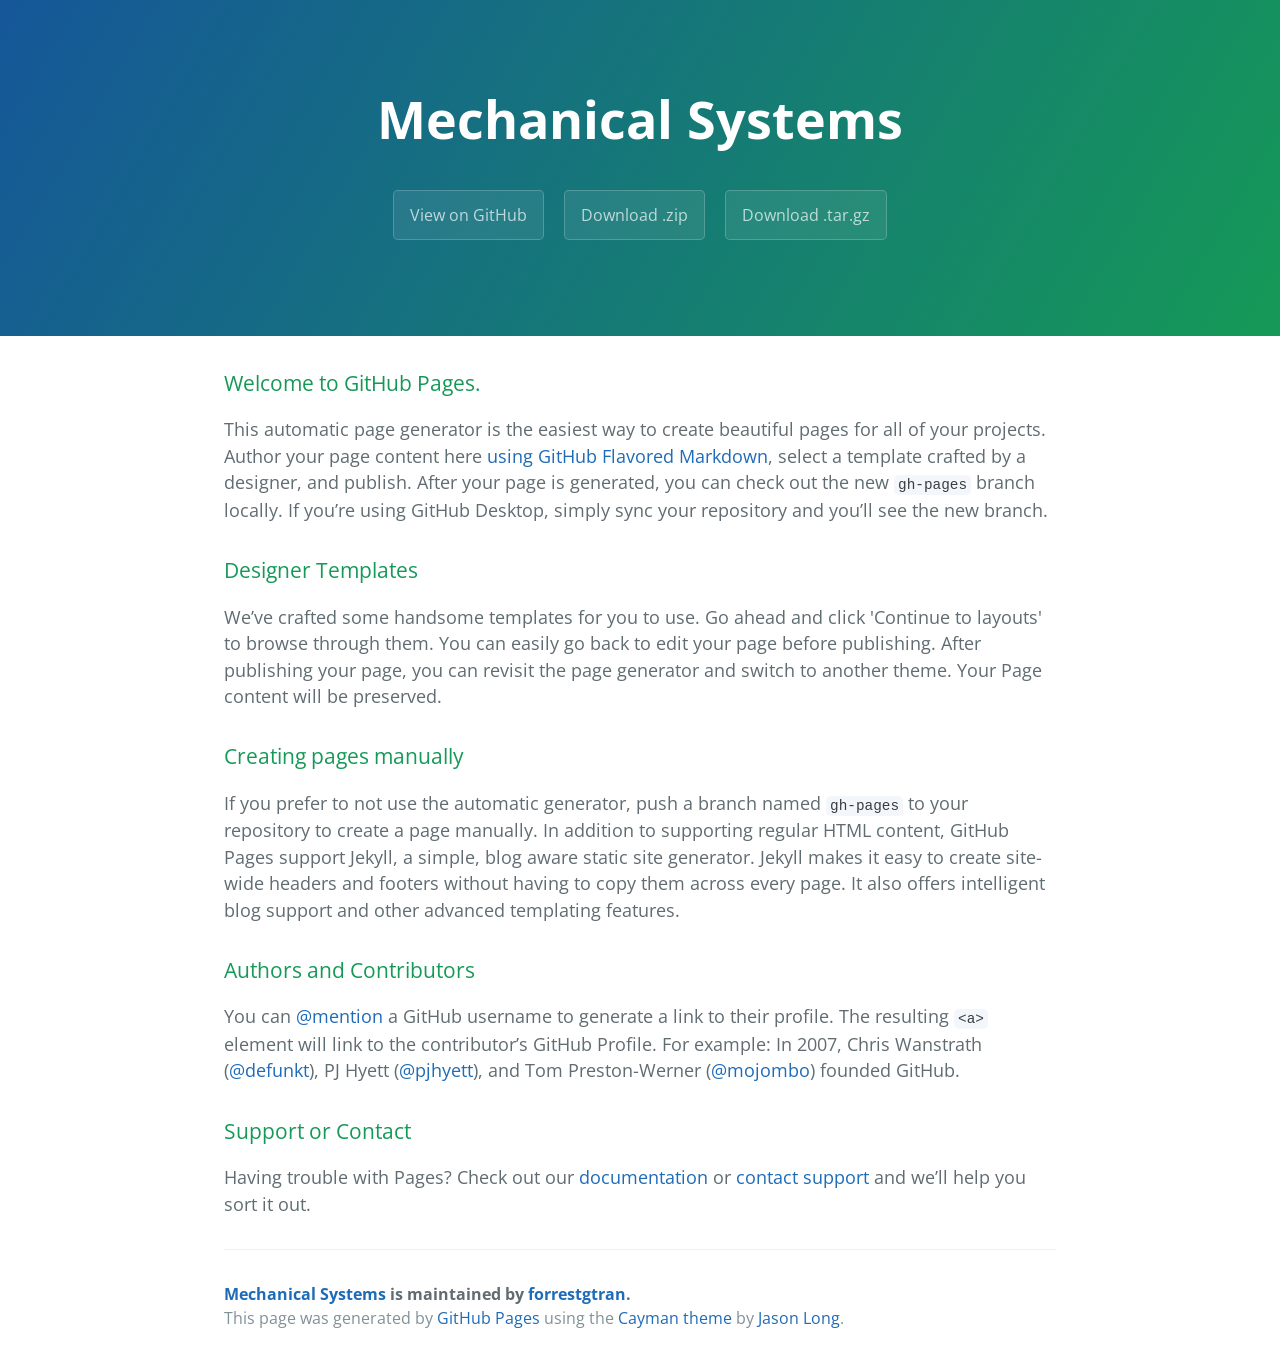
==== index.html @ 5b0d0fd7 "Create gh-pages branch via GitHub" ====
<!DOCTYPE html>
<html lang="en-us">
  <head>
    <meta charset="UTF-8">
    <title>Mechanical Systems by forrestgtran</title>
    <meta name="viewport" content="width=device-width, initial-scale=1">
    <link rel="stylesheet" type="text/css" href="stylesheets/normalize.css" media="screen">
    <link href='https://fonts.googleapis.com/css?family=Open+Sans:400,700' rel='stylesheet' type='text/css'>
    <link rel="stylesheet" type="text/css" href="stylesheets/stylesheet.css" media="screen">
    <link rel="stylesheet" type="text/css" href="stylesheets/github-light.css" media="screen">
  </head>
  <body>
    <section class="page-header">
      <h1 class="project-name">Mechanical Systems</h1>
      <h2 class="project-tagline"></h2>
      <a href="https://github.com/forrestgtran/mechanical-systems" class="btn">View on GitHub</a>
      <a href="https://github.com/forrestgtran/mechanical-systems/zipball/master" class="btn">Download .zip</a>
      <a href="https://github.com/forrestgtran/mechanical-systems/tarball/master" class="btn">Download .tar.gz</a>
    </section>

    <section class="main-content">
      <h3>
<a id="welcome-to-github-pages" class="anchor" href="#welcome-to-github-pages" aria-hidden="true"><span class="octicon octicon-link"></span></a>Welcome to GitHub Pages.</h3>

<p>This automatic page generator is the easiest way to create beautiful pages for all of your projects. Author your page content here <a href="https://guides.github.com/features/mastering-markdown/">using GitHub Flavored Markdown</a>, select a template crafted by a designer, and publish. After your page is generated, you can check out the new <code>gh-pages</code> branch locally. If you’re using GitHub Desktop, simply sync your repository and you’ll see the new branch.</p>

<h3>
<a id="designer-templates" class="anchor" href="#designer-templates" aria-hidden="true"><span class="octicon octicon-link"></span></a>Designer Templates</h3>

<p>We’ve crafted some handsome templates for you to use. Go ahead and click 'Continue to layouts' to browse through them. You can easily go back to edit your page before publishing. After publishing your page, you can revisit the page generator and switch to another theme. Your Page content will be preserved.</p>

<h3>
<a id="creating-pages-manually" class="anchor" href="#creating-pages-manually" aria-hidden="true"><span class="octicon octicon-link"></span></a>Creating pages manually</h3>

<p>If you prefer to not use the automatic generator, push a branch named <code>gh-pages</code> to your repository to create a page manually. In addition to supporting regular HTML content, GitHub Pages support Jekyll, a simple, blog aware static site generator. Jekyll makes it easy to create site-wide headers and footers without having to copy them across every page. It also offers intelligent blog support and other advanced templating features.</p>

<h3>
<a id="authors-and-contributors" class="anchor" href="#authors-and-contributors" aria-hidden="true"><span class="octicon octicon-link"></span></a>Authors and Contributors</h3>

<p>You can <a href="https://github.com/blog/821" class="user-mention">@mention</a> a GitHub username to generate a link to their profile. The resulting <code>&lt;a&gt;</code> element will link to the contributor’s GitHub Profile. For example: In 2007, Chris Wanstrath (<a href="https://github.com/defunkt" class="user-mention">@defunkt</a>), PJ Hyett (<a href="https://github.com/pjhyett" class="user-mention">@pjhyett</a>), and Tom Preston-Werner (<a href="https://github.com/mojombo" class="user-mention">@mojombo</a>) founded GitHub.</p>

<h3>
<a id="support-or-contact" class="anchor" href="#support-or-contact" aria-hidden="true"><span class="octicon octicon-link"></span></a>Support or Contact</h3>

<p>Having trouble with Pages? Check out our <a href="https://help.github.com/pages">documentation</a> or <a href="https://github.com/contact">contact support</a> and we’ll help you sort it out.</p>

      <footer class="site-footer">
        <span class="site-footer-owner"><a href="https://github.com/forrestgtran/mechanical-systems">Mechanical Systems</a> is maintained by <a href="https://github.com/forrestgtran">forrestgtran</a>.</span>

        <span class="site-footer-credits">This page was generated by <a href="https://pages.github.com">GitHub Pages</a> using the <a href="https://github.com/jasonlong/cayman-theme">Cayman theme</a> by <a href="https://twitter.com/jasonlong">Jason Long</a>.</span>
      </footer>

    </section>

  
  </body>
</html>
---- stylesheets/stylesheet.css ----
* {
  box-sizing: border-box; }

body {
  padding: 0;
  margin: 0;
  font-family: "Open Sans", "Helvetica Neue", Helvetica, Arial, sans-serif;
  font-size: 16px;
  line-height: 1.5;
  color: #606c71; }

a {
  color: #1e6bb8;
  text-decoration: none; }
  a:hover {
    text-decoration: underline; }

.btn {
  display: inline-block;
  margin-bottom: 1rem;
  color: rgba(255, 255, 255, 0.7);
  background-color: rgba(255, 255, 255, 0.08);
  border-color: rgba(255, 255, 255, 0.2);
  border-style: solid;
  border-width: 1px;
  border-radius: 0.3rem;
  transition: color 0.2s, background-color 0.2s, border-color 0.2s; }
  .btn + .btn {
    margin-left: 1rem; }

.btn:hover {
  color: rgba(255, 255, 255, 0.8);
  text-decoration: none;
  background-color: rgba(255, 255, 255, 0.2);
  border-color: rgba(255, 255, 255, 0.3); }

@media screen and (min-width: 64em) {
  .btn {
    padding: 0.75rem 1rem; } }

@media screen and (min-width: 42em) and (max-width: 64em) {
  .btn {
    padding: 0.6rem 0.9rem;
    font-size: 0.9rem; } }

@media screen and (max-width: 42em) {
  .btn {
    display: block;
    width: 100%;
    padding: 0.75rem;
    font-size: 0.9rem; }
    .btn + .btn {
      margin-top: 1rem;
      margin-left: 0; } }

.page-header {
  color: #fff;
  text-align: center;
  background-color: #159957;
  background-image: linear-gradient(120deg, #155799, #159957); }

@media screen and (min-width: 64em) {
  .page-header {
    padding: 5rem 6rem; } }

@media screen and (min-width: 42em) and (max-width: 64em) {
  .page-header {
    padding: 3rem 4rem; } }

@media screen and (max-width: 42em) {
  .page-header {
    padding: 2rem 1rem; } }

.project-name {
  margin-top: 0;
  margin-bottom: 0.1rem; }

@media screen and (min-width: 64em) {
  .project-name {
    font-size: 3.25rem; } }

@media screen and (min-width: 42em) and (max-width: 64em) {
  .project-name {
    font-size: 2.25rem; } }

@media screen and (max-width: 42em) {
  .project-name {
    font-size: 1.75rem; } }

.project-tagline {
  margin-bottom: 2rem;
  font-weight: normal;
  opacity: 0.7; }

@media screen and (min-width: 64em) {
  .project-tagline {
    font-size: 1.25rem; } }

@media screen and (min-width: 42em) and (max-width: 64em) {
  .project-tagline {
    font-size: 1.15rem; } }

@media screen and (max-width: 42em) {
  .project-tagline {
    font-size: 1rem; } }

.main-content :first-child {
  margin-top: 0; }
.main-content img {
  max-width: 100%; }
.main-content h1, .main-content h2, .main-content h3, .main-content h4, .main-content h5, .main-content h6 {
  margin-top: 2rem;
  margin-bottom: 1rem;
  font-weight: normal;
  color: #159957; }
.main-content p {
  margin-bottom: 1em; }
.main-content code {
  padding: 2px 4px;
  font-family: Consolas, "Liberation Mono", Menlo, Courier, monospace;
  font-size: 0.9rem;
  color: #383e41;
  background-color: #f3f6fa;
  border-radius: 0.3rem; }
.main-content pre {
  padding: 0.8rem;
  margin-top: 0;
  margin-bottom: 1rem;
  font: 1rem Consolas, "Liberation Mono", Menlo, Courier, monospace;
  color: #567482;
  word-wrap: normal;
  background-color: #f3f6fa;
  border: solid 1px #dce6f0;
  border-radius: 0.3rem; }
  .main-content pre > code {
    padding: 0;
    margin: 0;
    font-size: 0.9rem;
    color: #567482;
    word-break: normal;
    white-space: pre;
    background: transparent;
    border: 0; }
.main-content .highlight {
  margin-bottom: 1rem; }
  .main-content .highlight pre {
    margin-bottom: 0;
    word-break: normal; }
.main-content .highlight pre, .main-content pre {
  padding: 0.8rem;
  overflow: auto;
  font-size: 0.9rem;
  line-height: 1.45;
  border-radius: 0.3rem; }
.main-content pre code, .main-content pre tt {
  display: inline;
  max-width: initial;
  padding: 0;
  margin: 0;
  overflow: initial;
  line-height: inherit;
  word-wrap: normal;
  background-color: transparent;
  border: 0; }
  .main-content pre code:before, .main-content pre code:after, .main-content pre tt:before, .main-content pre tt:after {
    content: normal; }
.main-content ul, .main-content ol {
  margin-top: 0; }
.main-content blockquote {
  padding: 0 1rem;
  margin-left: 0;
  color: #819198;
  border-left: 0.3rem solid #dce6f0; }
  .main-content blockquote > :first-child {
    margin-top: 0; }
  .main-content blockquote > :last-child {
    margin-bottom: 0; }
.main-content table {
  display: block;
  width: 100%;
  overflow: auto;
  word-break: normal;
  word-break: keep-all; }
  .main-content table th {
    font-weight: bold; }
  .main-content table th, .main-content table td {
    padding: 0.5rem 1rem;
    border: 1px solid #e9ebec; }
.main-content dl {
  padding: 0; }
  .main-content dl dt {
    padding: 0;
    margin-top: 1rem;
    font-size: 1rem;
    font-weight: bold; }
  .main-content dl dd {
    padding: 0;
    margin-bottom: 1rem; }
.main-content hr {
  height: 2px;
  padding: 0;
  margin: 1rem 0;
  background-color: #eff0f1;
  border: 0; }

@media screen and (min-width: 64em) {
  .main-content {
    max-width: 64rem;
    padding: 2rem 6rem;
    margin: 0 auto;
    font-size: 1.1rem; } }

@media screen and (min-width: 42em) and (max-width: 64em) {
  .main-content {
    padding: 2rem 4rem;
    font-size: 1.1rem; } }

@media screen and (max-width: 42em) {
  .main-content {
    padding: 2rem 1rem;
    font-size: 1rem; } }

.site-footer {
  padding-top: 2rem;
  margin-top: 2rem;
  border-top: solid 1px #eff0f1; }

.site-footer-owner {
  display: block;
  font-weight: bold; }

.site-footer-credits {
  color: #819198; }

@media screen and (min-width: 64em) {
  .site-footer {
    font-size: 1rem; } }

@media screen and (min-width: 42em) and (max-width: 64em) {
  .site-footer {
    font-size: 1rem; } }

@media screen and (max-width: 42em) {
  .site-footer {
    font-size: 0.9rem; } }
---- stylesheets/github-light.css ----
/*
   Copyright 2014 GitHub Inc.

   Licensed under the Apache License, Version 2.0 (the "License");
   you may not use this file except in compliance with the License.
   You may obtain a copy of the License at

       http://www.apache.org/licenses/LICENSE-2.0

   Unless required by applicable law or agreed to in writing, software
   distributed under the License is distributed on an "AS IS" BASIS,
   WITHOUT WARRANTIES OR CONDITIONS OF ANY KIND, either express or implied.
   See the License for the specific language governing permissions and
   limitations under the License.

*/

.pl-c /* comment */ {
  color: #969896;
}

.pl-c1      /* constant, markup.raw, meta.diff.header, meta.module-reference, meta.property-name, support, support.constant, support.variable, variable.other.constant */,
.pl-s .pl-v /* string variable */ {
  color: #0086b3;
}

.pl-e  /* entity */,
.pl-en /* entity.name */ {
  color: #795da3;
}

.pl-s .pl-s1 /* string source */,
.pl-smi      /* storage.modifier.import, storage.modifier.package, storage.type.java, variable.other, variable.parameter.function */ {
  color: #333;
}

.pl-ent /* entity.name.tag */ {
  color: #63a35c;
}

.pl-k /* keyword, storage, storage.type */ {
  color: #a71d5d;
}

.pl-pds              /* punctuation.definition.string, string.regexp.character-class */,
.pl-s                /* string */,
.pl-s .pl-pse .pl-s1 /* string punctuation.section.embedded source */,
.pl-sr               /* string.regexp */,
.pl-sr .pl-cce       /* string.regexp constant.character.escape */,
.pl-sr .pl-sra       /* string.regexp string.regexp.arbitrary-repitition */,
.pl-sr .pl-sre       /* string.regexp source.ruby.embedded */ {
  color: #183691;
}

.pl-v /* variable */ {
  color: #ed6a43;
}

.pl-id /* invalid.deprecated */ {
  color: #b52a1d;
}

.pl-ii /* invalid.illegal */ {
  background-color: #b52a1d;
  color: #f8f8f8;
}

.pl-sr .pl-cce /* string.regexp constant.character.escape */ {
  color: #63a35c;
  font-weight: bold;
}

.pl-ml /* markup.list */ {
  color: #693a17;
}

.pl-mh        /* markup.heading */,
.pl-mh .pl-en /* markup.heading entity.name */,
.pl-ms        /* meta.separator */ {
  color: #1d3e81;
  font-weight: bold;
}

.pl-mq /* markup.quote */ {
  color: #008080;
}

.pl-mi /* markup.italic */ {
  color: #333;
  font-style: italic;
}

.pl-mb /* markup.bold */ {
  color: #333;
  font-weight: bold;
}

.pl-md /* markup.deleted, meta.diff.header.from-file */ {
  background-color: #ffecec;
  color: #bd2c00;
}

.pl-mi1 /* markup.inserted, meta.diff.header.to-file */ {
  background-color: #eaffea;
  color: #55a532;
}

.pl-mdr /* meta.diff.range */ {
  color: #795da3;
  font-weight: bold;
}

.pl-mo /* meta.output */ {
  color: #1d3e81;
}
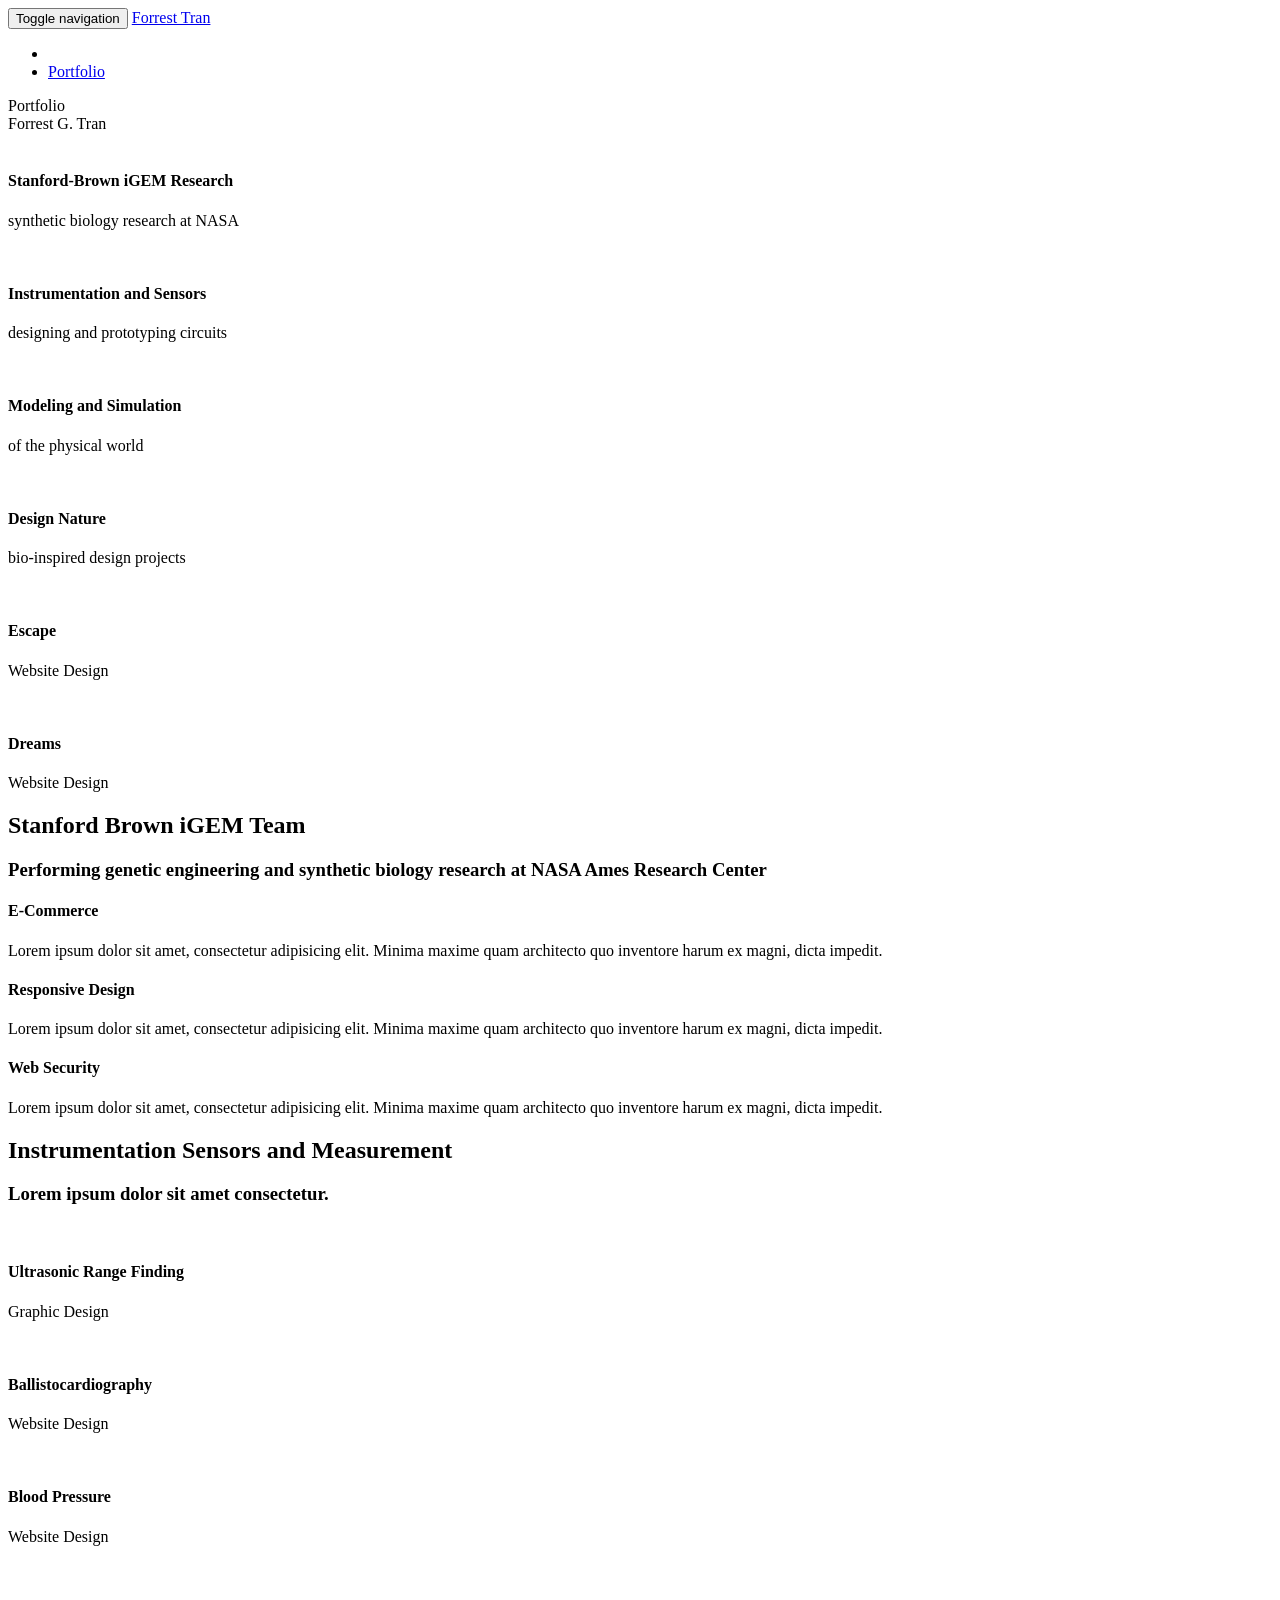
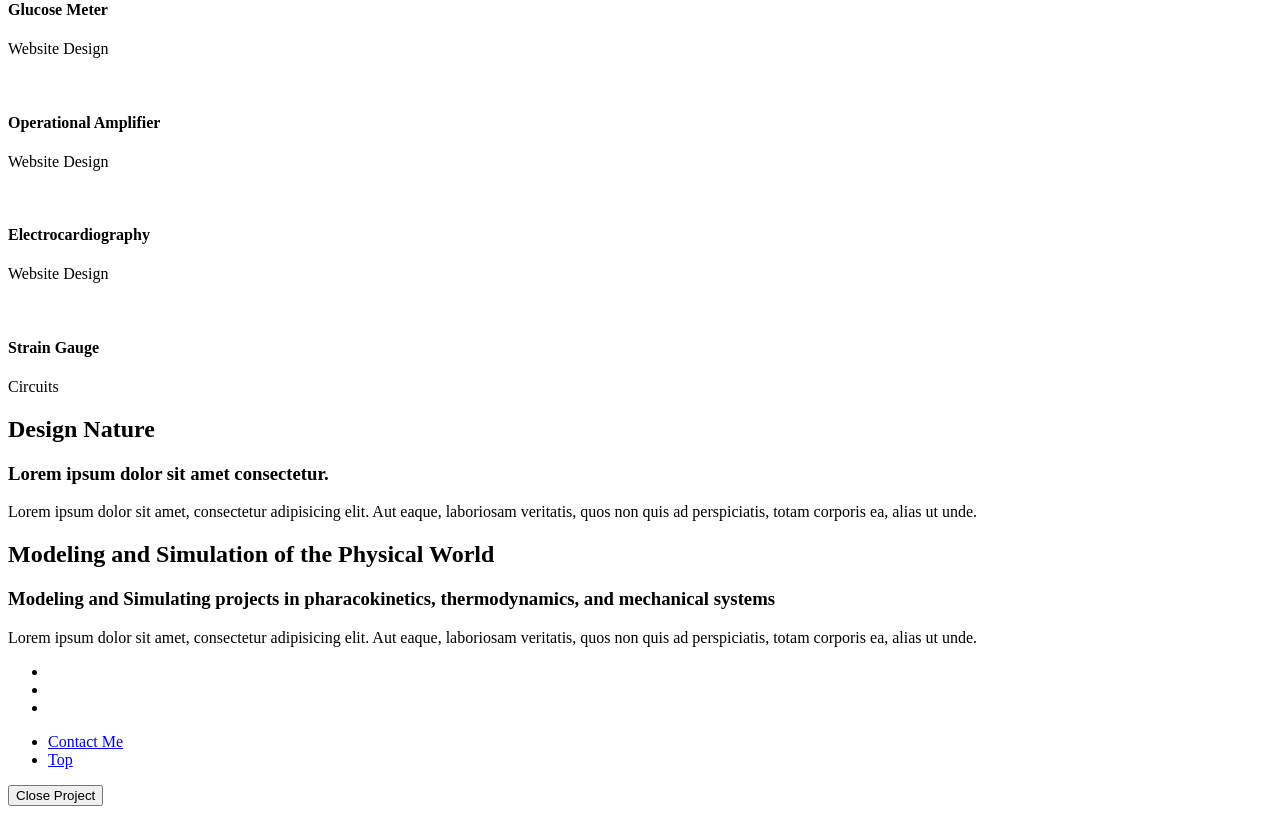
==== commit d5f337ee: "Adding own index" ====
--- a/index.html
+++ b/index.html
@@ -1,57 +1,459 @@
 <!DOCTYPE html>
-<html lang="en-us">
-  <head>
-    <meta charset="UTF-8">
-    <title>Mechanical Systems by forrestgtran</title>
+<html lang="en">
+
+<head>
+
+    <meta charset="utf-8">
+    <meta http-equiv="X-UA-Compatible" content="IE=edge">
     <meta name="viewport" content="width=device-width, initial-scale=1">
-    <link rel="stylesheet" type="text/css" href="stylesheets/normalize.css" media="screen">
-    <link href='https://fonts.googleapis.com/css?family=Open+Sans:400,700' rel='stylesheet' type='text/css'>
-    <link rel="stylesheet" type="text/css" href="stylesheets/stylesheet.css" media="screen">
-    <link rel="stylesheet" type="text/css" href="stylesheets/github-light.css" media="screen">
-  </head>
-  <body>
-    <section class="page-header">
-      <h1 class="project-name">Mechanical Systems</h1>
-      <h2 class="project-tagline"></h2>
-      <a href="https://github.com/forrestgtran/mechanical-systems" class="btn">View on GitHub</a>
-      <a href="https://github.com/forrestgtran/mechanical-systems/zipball/master" class="btn">Download .zip</a>
-      <a href="https://github.com/forrestgtran/mechanical-systems/tarball/master" class="btn">Download .tar.gz</a>
-    </section>
-
-    <section class="main-content">
-      <h3>
-<a id="welcome-to-github-pages" class="anchor" href="#welcome-to-github-pages" aria-hidden="true"><span class="octicon octicon-link"></span></a>Welcome to GitHub Pages.</h3>
-
-<p>This automatic page generator is the easiest way to create beautiful pages for all of your projects. Author your page content here <a href="https://guides.github.com/features/mastering-markdown/">using GitHub Flavored Markdown</a>, select a template crafted by a designer, and publish. After your page is generated, you can check out the new <code>gh-pages</code> branch locally. If you’re using GitHub Desktop, simply sync your repository and you’ll see the new branch.</p>
-
-<h3>
-<a id="designer-templates" class="anchor" href="#designer-templates" aria-hidden="true"><span class="octicon octicon-link"></span></a>Designer Templates</h3>
-
-<p>We’ve crafted some handsome templates for you to use. Go ahead and click 'Continue to layouts' to browse through them. You can easily go back to edit your page before publishing. After publishing your page, you can revisit the page generator and switch to another theme. Your Page content will be preserved.</p>
-
-<h3>
-<a id="creating-pages-manually" class="anchor" href="#creating-pages-manually" aria-hidden="true"><span class="octicon octicon-link"></span></a>Creating pages manually</h3>
-
-<p>If you prefer to not use the automatic generator, push a branch named <code>gh-pages</code> to your repository to create a page manually. In addition to supporting regular HTML content, GitHub Pages support Jekyll, a simple, blog aware static site generator. Jekyll makes it easy to create site-wide headers and footers without having to copy them across every page. It also offers intelligent blog support and other advanced templating features.</p>
-
-<h3>
-<a id="authors-and-contributors" class="anchor" href="#authors-and-contributors" aria-hidden="true"><span class="octicon octicon-link"></span></a>Authors and Contributors</h3>
-
-<p>You can <a href="https://github.com/blog/821" class="user-mention">@mention</a> a GitHub username to generate a link to their profile. The resulting <code>&lt;a&gt;</code> element will link to the contributor’s GitHub Profile. For example: In 2007, Chris Wanstrath (<a href="https://github.com/defunkt" class="user-mention">@defunkt</a>), PJ Hyett (<a href="https://github.com/pjhyett" class="user-mention">@pjhyett</a>), and Tom Preston-Werner (<a href="https://github.com/mojombo" class="user-mention">@mojombo</a>) founded GitHub.</p>
-
-<h3>
-<a id="support-or-contact" class="anchor" href="#support-or-contact" aria-hidden="true"><span class="octicon octicon-link"></span></a>Support or Contact</h3>
-
-<p>Having trouble with Pages? Check out our <a href="https://help.github.com/pages">documentation</a> or <a href="https://github.com/contact">contact support</a> and we’ll help you sort it out.</p>
-
-      <footer class="site-footer">
-        <span class="site-footer-owner"><a href="https://github.com/forrestgtran/mechanical-systems">Mechanical Systems</a> is maintained by <a href="https://github.com/forrestgtran">forrestgtran</a>.</span>
-
-        <span class="site-footer-credits">This page was generated by <a href="https://pages.github.com">GitHub Pages</a> using the <a href="https://github.com/jasonlong/cayman-theme">Cayman theme</a> by <a href="https://twitter.com/jasonlong">Jason Long</a>.</span>
-      </footer>
-
-    </section>
-
-  
+    <meta name="description" content="">
+    <meta name="author" content="">
+
+    <title>Portfolio</title>
+
+    <!-- Bootstrap Core CSS -->
+    <link href="css/bootstrap.min.css" rel="stylesheet">
+
+    <!-- Custom CSS -->
+    <link href="css/agency.css" rel="stylesheet">
+    <link rel="stylesheet" type="text/css" href="css/custom.css">
+
+    <!-- Custom Fonts -->
+    <link href="font-awesome/css/font-awesome.min.css" rel="stylesheet" type="text/css">
+    <link href="https://fonts.googleapis.com/css?family=Montserrat:400,700" rel="stylesheet" type="text/css">
+    <link href='https://fonts.googleapis.com/css?family=Kaushan+Script' rel='stylesheet' type='text/css'>
+    <link href='https://fonts.googleapis.com/css?family=Droid+Serif:400,700,400italic,700italic' rel='stylesheet' type='text/css'>
+    <link href='https://fonts.googleapis.com/css?family=Roboto+Slab:400,100,300,700' rel='stylesheet' type='text/css'>
+
+    <!-- HTML5 Shim and Respond.js IE8 support of HTML5 elements and media queries -->
+    <!-- WARNING: Respond.js doesn't work if you view the page via file:// -->
+    <!--[if lt IE 9]>
+        <script src="https://oss.maxcdn.com/libs/html5shiv/3.7.0/html5shiv.js"></script>
+        <script src="https://oss.maxcdn.com/libs/respond.js/1.4.2/respond.min.js"></script>
+        <![endif]-->
+
+    </head>
+
+    <body id="page-top" class="index">
+
+        <!-- Navigation -->
+        <nav class="navbar navbar-default navbar-fixed-top">
+            <div class="container">
+                <!-- Brand and toggle get grouped for better mobile display -->
+                <div class="navbar-header page-scroll">
+                    <button type="button" class="navbar-toggle" data-toggle="collapse" data-target="#bs-example-navbar-collapse-1">
+                        <span class="sr-only">Toggle navigation</span>
+                        <span class="icon-bar"></span>
+                        <span class="icon-bar"></span>
+                        <span class="icon-bar"></span>
+                    </button>
+                    <a class="navbar-brand page-scroll" href="index.html">Forrest Tran</a>
+                </div>
+
+                <!-- Collect the nav links, forms, and other content for toggling -->
+                <div class="collapse navbar-collapse" id="bs-example-navbar-collapse-1">
+                    <ul class="nav navbar-nav navbar-right">
+                        <li class="hidden">
+                            <a href="#page-top"></a>
+                        </li>
+                        <li>
+                            <a class="page-scroll" href="#portfolio">Portfolio</a>
+                        </li>
+                    </ul>
+                </div>
+                <!-- /.navbar-collapse -->
+            </div>
+            <!-- /.container-fluid -->
+        </nav>
+
+        <!-- Header -->
+        <header class="forest-head">
+            <div class="container">
+                <div class="intro-text">
+                    <div class="intro-lead-in">Portfolio</div>
+                    <div class="intro-heading">Forrest G. Tran</div>
+                    <div class="arrow-down">
+                        <a href="#portfolio" class="page-scroll"><i class="fa fa-chevron-down fa-3x"></i></a>
+                    </div>
+                </div>
+            </div>
+        </header>
+
+        <!-- Portfolio Grid Section -->
+        <section id="portfolio" class="bg-light-gray">
+            <div class="container">
+<!--                 <div class="row">
+                    <div class="col-lg-12 text-center">
+                        <h2 class="section-heading">Portfolio</h2>
+                        <h3 class="section-subheading text-muted">Lorem ipsum dolor sit amet consectetur.</h3>
+                    </div>
+                </div> -->
+                <div class="row">
+                    <div class="col-md-4 col-sm-6 portfolio-item">
+                        <a href="#iGEM" class="page-scroll portfolio-link">
+                            <div class="portfolio-hover">
+                                <div class="portfolio-hover-content">
+                                    <i class="fa fa-plus fa-3x"></i>
+                                </div>
+                            </div>
+                            <img src="img/SBiGEM-logo.png" class="img-responsive" alt="">
+                        </a>
+                        <div class="portfolio-caption">
+                            <h4>Stanford-Brown iGEM Research</h4>
+                            <p class="text-muted">synthetic biology research at NASA</p>
+                        </div>
+                    </div>
+                    <div class="col-md-4 col-sm-6 portfolio-item">
+                        <a href="#ISIM" class="page-scroll portfolio-link">
+                            <div class="portfolio-hover">
+                                <div class="portfolio-hover-content">
+                                    <i class="fa fa-plus fa-3x"></i>
+                                </div>
+                            </div>
+                            <img src="img/EKG_Schematic.png" class="img-responsive" alt="">
+                        </a>
+                        <div class="portfolio-caption">
+                            <h4>Instrumentation and Sensors</h4>
+                            <p class="text-muted">designing and prototyping circuits</p>
+                        </div>
+                    </div>
+                    <div class="col-md-4 col-sm-6 portfolio-item">
+                        <a href="#ModSim" class="page-scroll portfolio-link">
+                            <div class="portfolio-hover">
+                                <div class="portfolio-hover-content">
+                                    <i class="fa fa-plus fa-3x"></i>
+                                </div>
+                            </div>
+                            <img src="img/ModSim-thermo.jpg" class="img-responsive" alt="">
+                        </a>
+                        <div class="portfolio-caption">
+                            <h4>Modeling and Simulation</h4>
+                            <p class="text-muted">of the physical world</p>
+                        </div>
+                    </div>
+                    <div class="col-md-4 col-sm-6 portfolio-item">
+                        <a href="#DesNat" class="page-scroll portfolio-link">
+                            <div class="portfolio-hover">
+                                <div class="portfolio-hover-content">
+                                    <i class="fa fa-plus fa-3x"></i>
+                                </div>
+                            </div>
+                            <img src="img/portfolio/golden.png" class="img-responsive" alt="">
+                        </a>
+                        <div class="portfolio-caption">
+                            <h4>Design Nature</h4>
+                            <p class="text-muted">bio-inspired design projects</p>
+                        </div>
+                    </div>
+                    <div class="col-md-4 col-sm-6 portfolio-item">
+                        <a href="#portfolioModal5" class="portfolio-link" data-toggle="modal">
+                            <div class="portfolio-hover">
+                                <div class="portfolio-hover-content">
+                                    <i class="fa fa-plus fa-3x"></i>
+                                </div>
+                            </div>
+                            <img src="img/portfolio/escape.png" class="img-responsive" alt="">
+                        </a>
+                        <div class="portfolio-caption">
+                            <h4>Escape</h4>
+                            <p class="text-muted">Website Design</p>
+                        </div>
+                    </div>
+                    <div class="col-md-4 col-sm-6 portfolio-item">
+                        <a href="#portfolioModal6" class="portfolio-link" data-toggle="modal">
+                            <div class="portfolio-hover">
+                                <div class="portfolio-hover-content">
+                                    <i class="fa fa-plus fa-3x"></i>
+                                </div>
+                            </div>
+                            <img src="img/portfolio/dreams.png" class="img-responsive" alt="">
+                        </a>
+                        <div class="portfolio-caption">
+                            <h4>Dreams</h4>
+                            <p class="text-muted">Website Design</p>
+                        </div>
+                    </div>
+                </div>
+            </div>
+        </section>
+
+        <!-- SBiGEM Section -->
+        <section id="iGEM">
+            <div class="container">
+                <div class="row">
+                    <div class="col-lg-12 text-center">
+                        <h2 class="section-heading">Stanford Brown iGEM Team</h2>
+                        <h3 class="section-subheading text-muted">Performing genetic engineering and synthetic biology research at NASA Ames Research Center</h3>
+                    </div>
+                </div>
+                <div class="row text-center">
+                    <div class="col-md-4">
+                        <span class="fa-stack fa-4x">
+                            <i class="fa fa-circle fa-stack-2x text-primary"></i>
+                            <i class="fa fa-shopping-cart fa-stack-1x fa-inverse"></i>
+                        </span>
+                        <h4 class="service-heading">E-Commerce</h4>
+                        <p class="text-muted">Lorem ipsum dolor sit amet, consectetur adipisicing elit. Minima maxime quam architecto quo inventore harum ex magni, dicta impedit.</p>
+                    </div>
+                    <div class="col-md-4">
+                        <span class="fa-stack fa-4x">
+                            <i class="fa fa-circle fa-stack-2x text-primary"></i>
+                            <i class="fa fa-laptop fa-stack-1x fa-inverse"></i>
+                        </span>
+                        <h4 class="service-heading">Responsive Design</h4>
+                        <p class="text-muted">Lorem ipsum dolor sit amet, consectetur adipisicing elit. Minima maxime quam architecto quo inventore harum ex magni, dicta impedit.</p>
+                    </div>
+                    <div class="col-md-4">
+                        <span class="fa-stack fa-4x">
+                            <i class="fa fa-circle fa-stack-2x text-primary"></i>
+                            <i class="fa fa-lock fa-stack-1x fa-inverse"></i>
+                        </span>
+                        <h4 class="service-heading">Web Security</h4>
+                        <p class="text-muted">Lorem ipsum dolor sit amet, consectetur adipisicing elit. Minima maxime quam architecto quo inventore harum ex magni, dicta impedit.</p>
+                    </div>
+                </div>
+            </div>
+        </section>
+
+        <!-- ISIM Section -->
+        <section id="ISIM" class="bg-light-gray">
+            <div class="container">
+                <div class="row">
+                    <div class="col-lg-12 text-center">
+                        <h2 class="section-heading">Instrumentation Sensors and Measurement</h2>
+                        <h3 class="section-subheading text-muted">Lorem ipsum dolor sit amet consectetur.</h3>
+                    </div>
+                </div>
+                <div class="row">
+                    <div class="col-md-4 col-sm-6 portfolio-item">
+                        <a href="#portfolioModal1" class="portfolio-link" data-toggle="modal">
+                            <div class="portfolio-hover">
+                                <div class="portfolio-hover-content">
+                                    <i class="fa fa-plus fa-3x"></i>
+                                </div>
+                            </div>
+                            <img src="img/portfolio/roundicons.png" class="img-responsive" alt="">
+                        </a>
+                        <div class="portfolio-caption">
+                            <h4>Ultrasonic Range Finding</h4>
+                            <p class="text-muted">Graphic Design</p>
+                        </div>
+                    </div>
+                    <div class="col-md-4 col-sm-6 portfolio-item">
+                        <a href="#portfolioModal2" class="portfolio-link" data-toggle="modal">
+                            <div class="portfolio-hover">
+                                <div class="portfolio-hover-content">
+                                    <i class="fa fa-plus fa-3x"></i>
+                                </div>
+                            </div>
+                            <img src="img/portfolio/startup-framework.png" class="img-responsive" alt="">
+                        </a>
+                        <div class="portfolio-caption">
+                            <h4>Ballistocardiography</h4>
+                            <p class="text-muted">Website Design</p>
+                        </div>
+                    </div>
+                    <div class="col-md-4 col-sm-6 portfolio-item">
+                        <a href="#portfolioModal3" class="portfolio-link" data-toggle="modal">
+                            <div class="portfolio-hover">
+                                <div class="portfolio-hover-content">
+                                    <i class="fa fa-plus fa-3x"></i>
+                                </div>
+                            </div>
+                            <img src="img/portfolio/treehouse.png" class="img-responsive" alt="">
+                        </a>
+                        <div class="portfolio-caption">
+                            <h4>Blood Pressure</h4>
+                            <p class="text-muted">Website Design</p>
+                        </div>
+                    </div>
+                    <div class="col-md-4 col-sm-6 portfolio-item">
+                        <a href="#portfolioModal4" class="portfolio-link" data-toggle="modal">
+                            <div class="portfolio-hover">
+                                <div class="portfolio-hover-content">
+                                    <i class="fa fa-plus fa-3x"></i>
+                                </div>
+                            </div>
+                            <img src="img/portfolio/golden.png" class="img-responsive" alt="">
+                        </a>
+                        <div class="portfolio-caption">
+                            <h4>Glucose Meter</h4>
+                            <p class="text-muted">Website Design</p>
+                        </div>
+                    </div>
+                    <div class="col-md-4 col-sm-6 portfolio-item">
+                        <a href="#portfolioModal5" class="portfolio-link" data-toggle="modal">
+                            <div class="portfolio-hover">
+                                <div class="portfolio-hover-content">
+                                    <i class="fa fa-plus fa-3x"></i>
+                                </div>
+                            </div>
+                            <img src="img/portfolio/escape.png" class="img-responsive" alt="">
+                        </a>
+                        <div class="portfolio-caption">
+                            <h4>Operational Amplifier</h4>
+                            <p class="text-muted">Website Design</p>
+                        </div>
+                    </div>
+                    <div class="col-md-4 col-sm-6 portfolio-item">
+                        <a href="#portfolioModal6" class="portfolio-link" data-toggle="modal">
+                            <div class="portfolio-hover">
+                                <div class="portfolio-hover-content">
+                                    <i class="fa fa-plus fa-3x"></i>
+                                </div>
+                            </div>
+                            <img src="img/portfolio/dreams.png" class="img-responsive" alt="">
+                        </a>
+                        <div class="portfolio-caption">
+                            <h4>Electrocardiography</h4>
+                            <p class="text-muted">Website Design</p>
+                        </div>
+                    </div>
+                    <div class="col-md-4 col-sm-6 portfolio-item">
+                        <a href="#strainGaugeModal" class="portfolio-link" data-toggle="modal">
+                            <div class="portfolio-hover">
+                                <div class="portfolio-hover-content">
+                                    <i class="fa fa-plus fa-3x"></i>
+                                </div>
+                            </div>
+                            <img src="img/portfolio/dreams.png" class="img-responsive" alt="">
+                        </a>
+                        <div class="portfolio-caption">
+                            <h4>Strain Gauge</h4>
+                            <p class="text-muted">Circuits</p>
+                        </div>
+                    </div>
+                </div>
+            </div>
+        </section>
+
+        <!-- DesNat Section -->
+        <section id="team">
+            <div class="container">
+                <div class="row">
+                    <div class="col-lg-12 text-center">
+                        <h2 class="section-heading">Design Nature</h2>
+                        <h3 class="section-subheading text-muted">Lorem ipsum dolor sit amet consectetur.</h3>
+                    </div>
+                </div>
+                
+                <div class="row">
+                    <div class="col-lg-8 col-lg-offset-2 text-center">
+                        <p class="large text-muted">Lorem ipsum dolor sit amet, consectetur adipisicing elit. Aut eaque, laboriosam veritatis, quos non quis ad perspiciatis, totam corporis ea, alias ut unde.</p>
+                    </div>
+                </div><!-- end row -->
+            </div><!-- end container -->
+        </section>
+
+        <!-- ModSim Section -->
+        <section id="team">
+            <div class="container">
+                <div class="row">
+                    <div class="col-lg-12 text-center">
+                        <h2 class="section-heading">Modeling and Simulation of the Physical World</h2>
+                        <h3 class="section-subheading text-muted">Modeling and Simulating projects in pharacokinetics, thermodynamics, and mechanical systems</h3>
+                    </div>
+                </div>
+                
+                <div class="row">
+                    <div class="col-lg-8 col-lg-offset-2 text-center">
+                        <p class="large text-muted">Lorem ipsum dolor sit amet, consectetur adipisicing elit. Aut eaque, laboriosam veritatis, quos non quis ad perspiciatis, totam corporis ea, alias ut unde.</p>
+                    </div>
+                </div><!-- end row -->
+            </div><!-- end container -->
+        </section>
+
+
+        <footer class="bg-darkest-gray">
+            <div class="container">
+                <div class="row">
+                    <div class="col-md-4">
+                        <ul class="list-inline quicklinks">
+
+                        </ul>
+                    </div>
+                    <div class="col-md-4">
+                        <ul class="list-inline social-buttons quicklinks">
+                            <li>
+                                <a href="https://plus.google.com/104611111122536112190/about" target="_blank"><i class="fa fa-google-plus"></i></a>
+                            </li>
+                            <li>
+                                <a href="https://www.facebook.com/forrestgtran" target="_blank"><i class="fa fa-facebook"></i></a>
+                            </li>
+                            <li>
+                                <a href="https://www.linkedin.com/in/forrestgtran" target="_blank"><i class="fa fa-linkedin"></i></a>
+                            </li>
+                        </ul>
+                    </div>
+                    <div class="col-md-4">
+                        <ul class="list-inline quicklinks">
+                            <li>
+                                <a href="mailto:forrestgtran@gmail.com">Contact Me</a>
+                            </li>
+                            <li>
+                                <a href="#page-top" class="page-scroll">Top</a>
+                            </li>
+                        </ul>
+                    </div>
+                </div>
+            </div>
+        </footer>
+
+        <!-- Portfolio Modal 1 -->
+        <div class="portfolio-modal modal fade" id="strainGaugeModal" tabindex="-1" role="dialog" aria-hidden="true">
+            <div class="modal-content">
+                <div class="close-modal" data-dismiss="modal">
+                    <div class="lr">
+                        <div class="rl">
+                        </div>
+                    </div>
+                </div>
+                <div class="container">
+                    <div class="row">
+                        <!-- <div class="col-lg-8 col-lg-offset-2"> -->
+                        <div class="modal-body">
+                            <!-- Project Details Go Here -->
+                                <!-- <object data="portfolio/ISIM/finalproject.pdf" type="application/pdf" height="800" width="100%"></object>
+                            -->
+                            <button type="button" class="btn btn-primary" data-dismiss="modal"><i class="fa fa-times"></i> Close Project</button>
+                        </div>
+                        <!-- </div> -->
+                    </div>
+                </div>
+            </div>
+        </div>
+
+
+
+        <!-- jQuery -->
+        <script src="js/jquery.js"></script>
+
+        <!-- Bootstrap Core JavaScript -->
+        <script src="js/bootstrap.min.js"></script>
+
+        <!-- Plugin JavaScript -->
+        <script src="http://cdnjs.cloudflare.com/ajax/libs/jquery-easing/1.3/jquery.easing.min.js"></script>
+        <script src="js/classie.js"></script>
+        <script src="js/cbpAnimatedHeader.js"></script>
+
+        <!-- Contact Form JavaScript -->
+        <script src="js/jqBootstrapValidation.js"></script>
+        <script src="js/contact_me.js"></script>
+
+        <!-- Custom Theme JavaScript -->
+        <script src="js/agency.js"></script>
+
+        <script>
+        (function(i,s,o,g,r,a,m){i['GoogleAnalyticsObject']=r;i[r]=i[r]||function(){
+          (i[r].q=i[r].q||[]).push(arguments)},i[r].l=1*new Date();a=s.createElement(o),
+          m=s.getElementsByTagName(o)[0];a.async=1;a.src=g;m.parentNode.insertBefore(a,m)
+      })(window,document,'script','//www.google-analytics.com/analytics.js','ga');
+
+      ga('create', 'UA-70363921-1', 'auto');
+      ga('send', 'pageview');
+
+      </script>
+
   </body>
-</html>
+
+  </html>
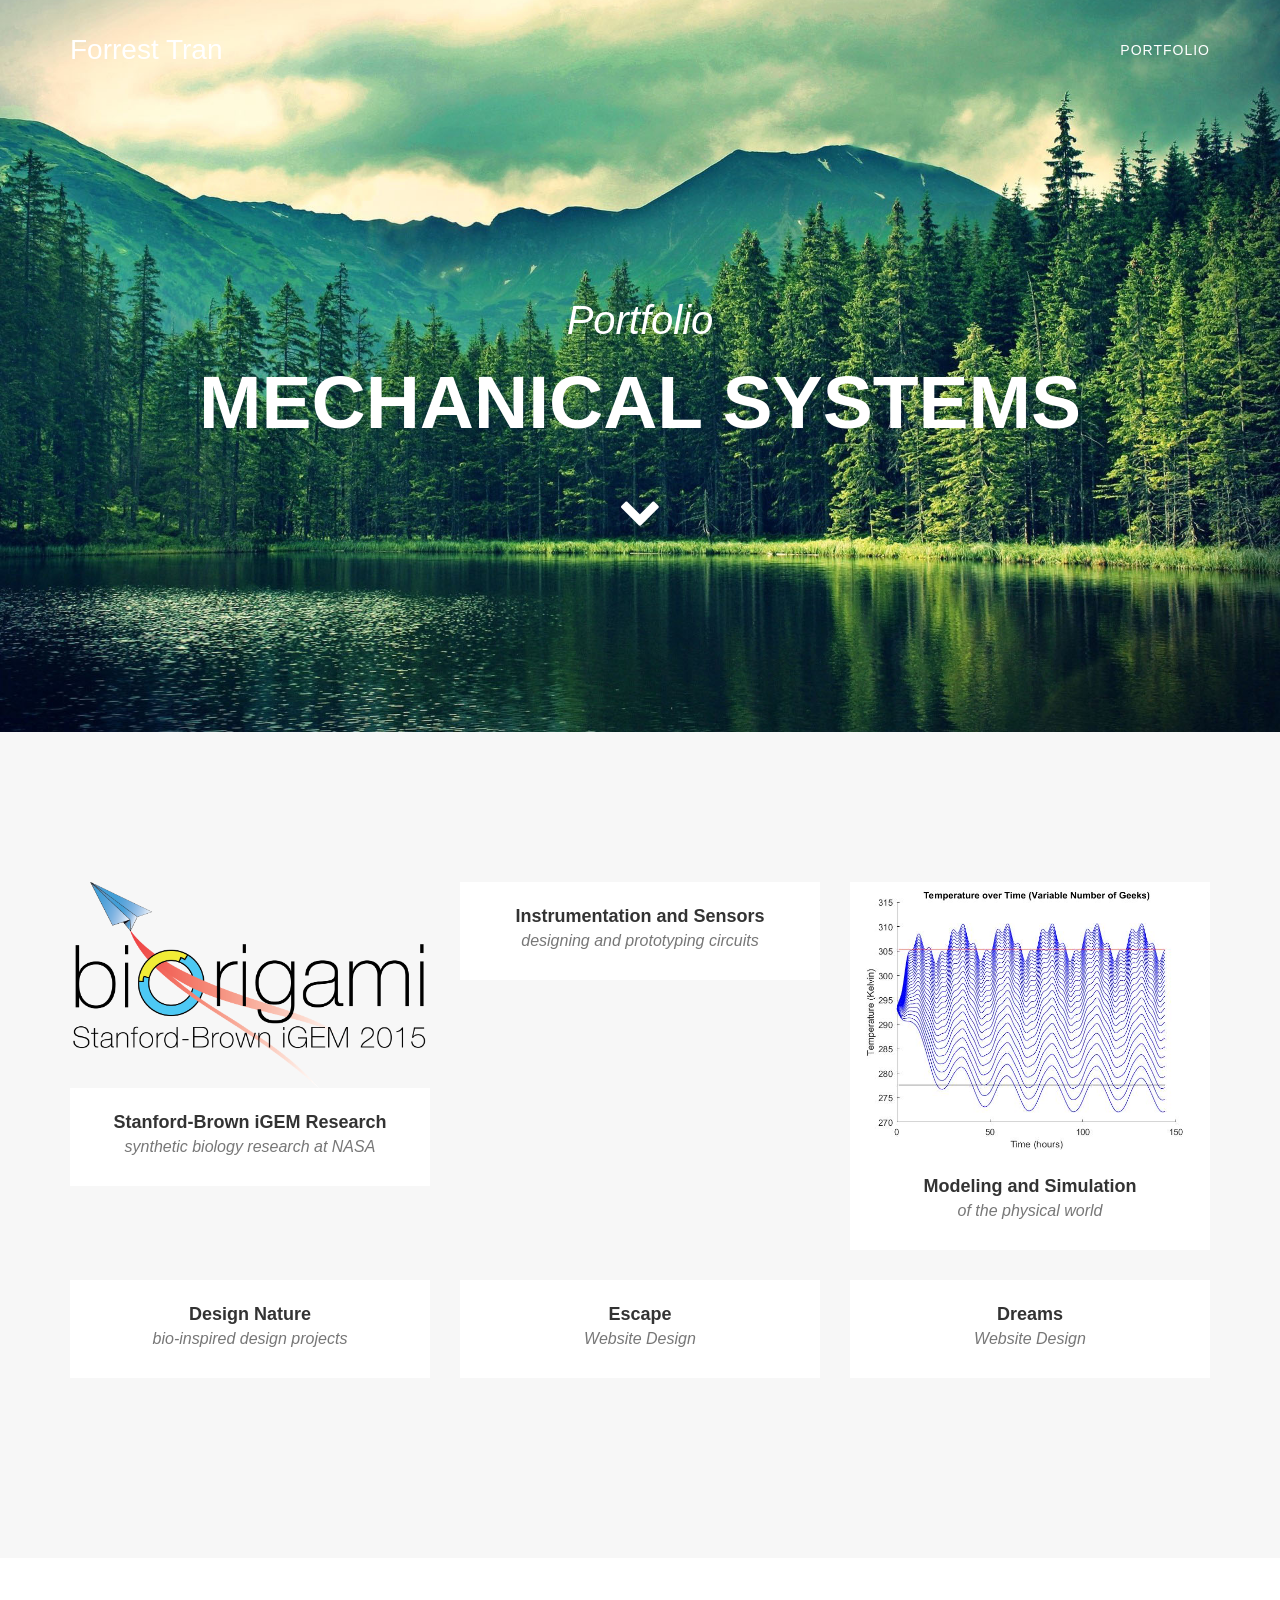
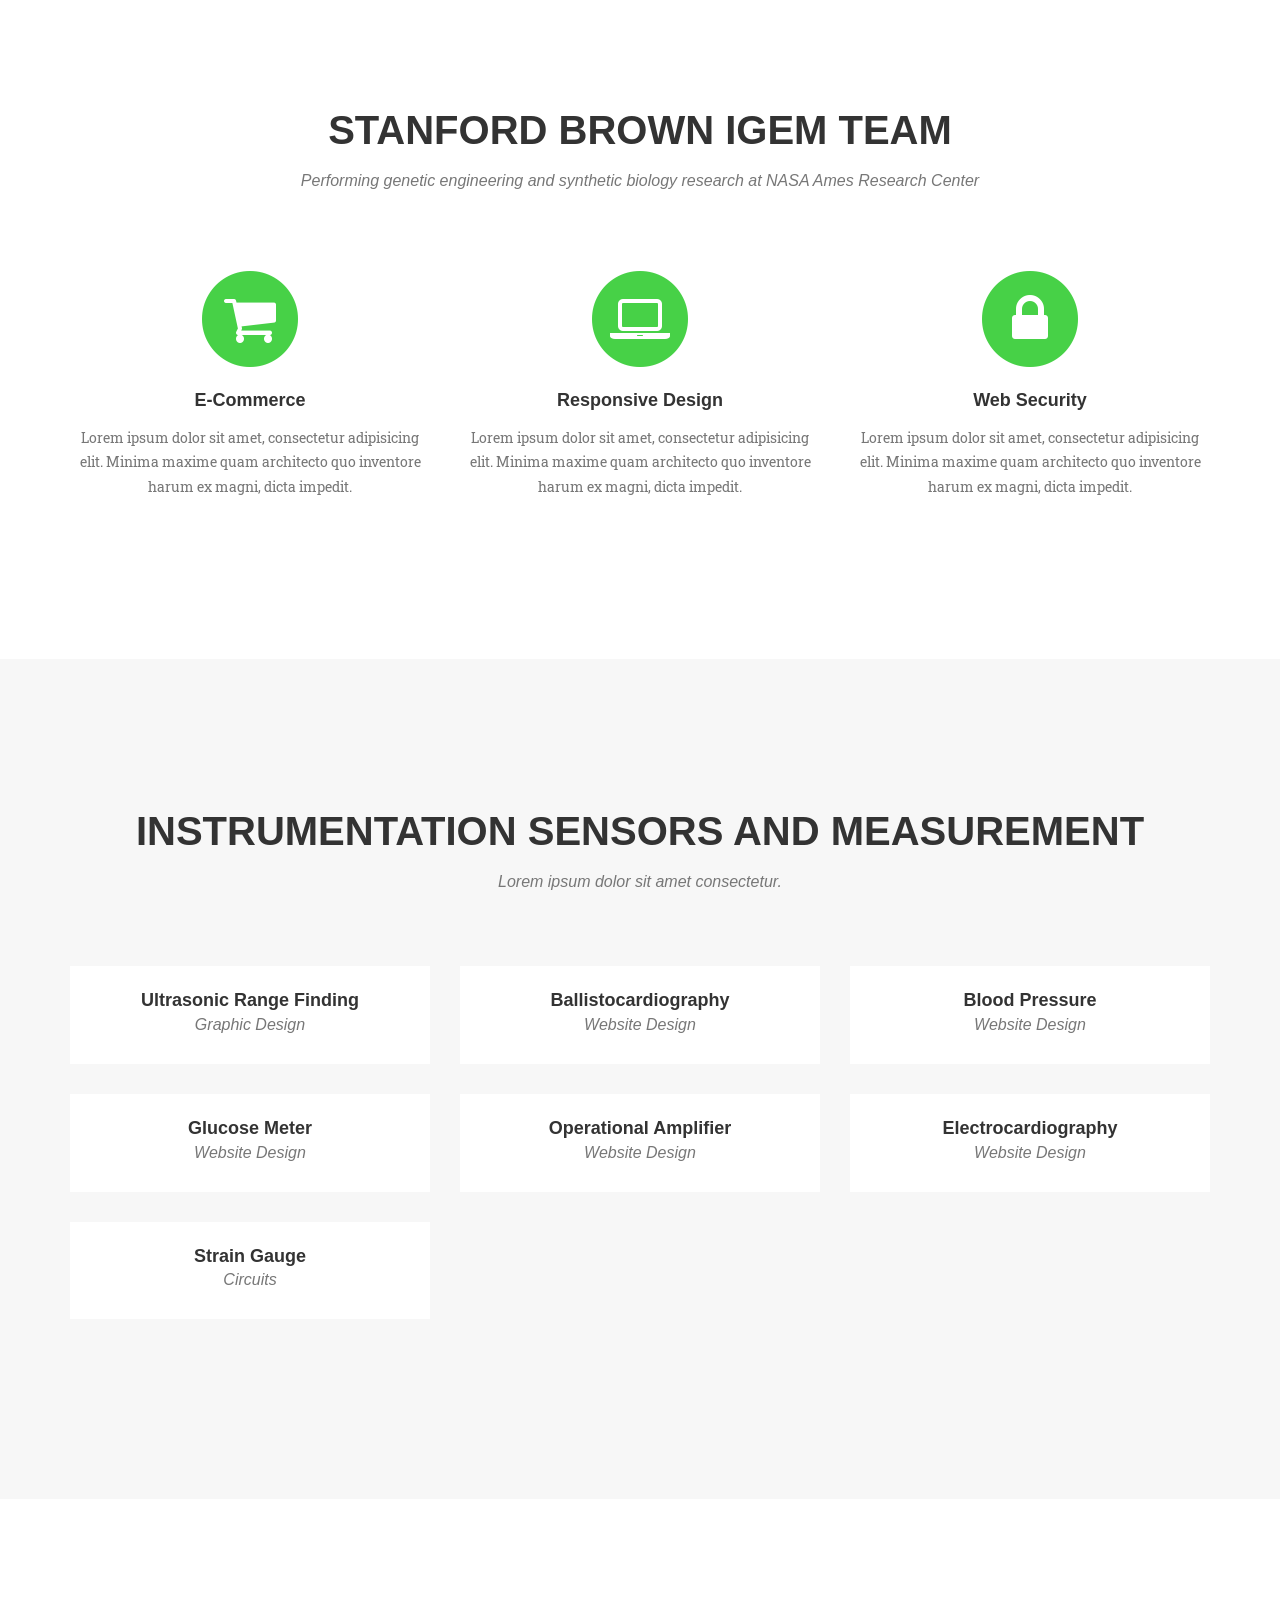
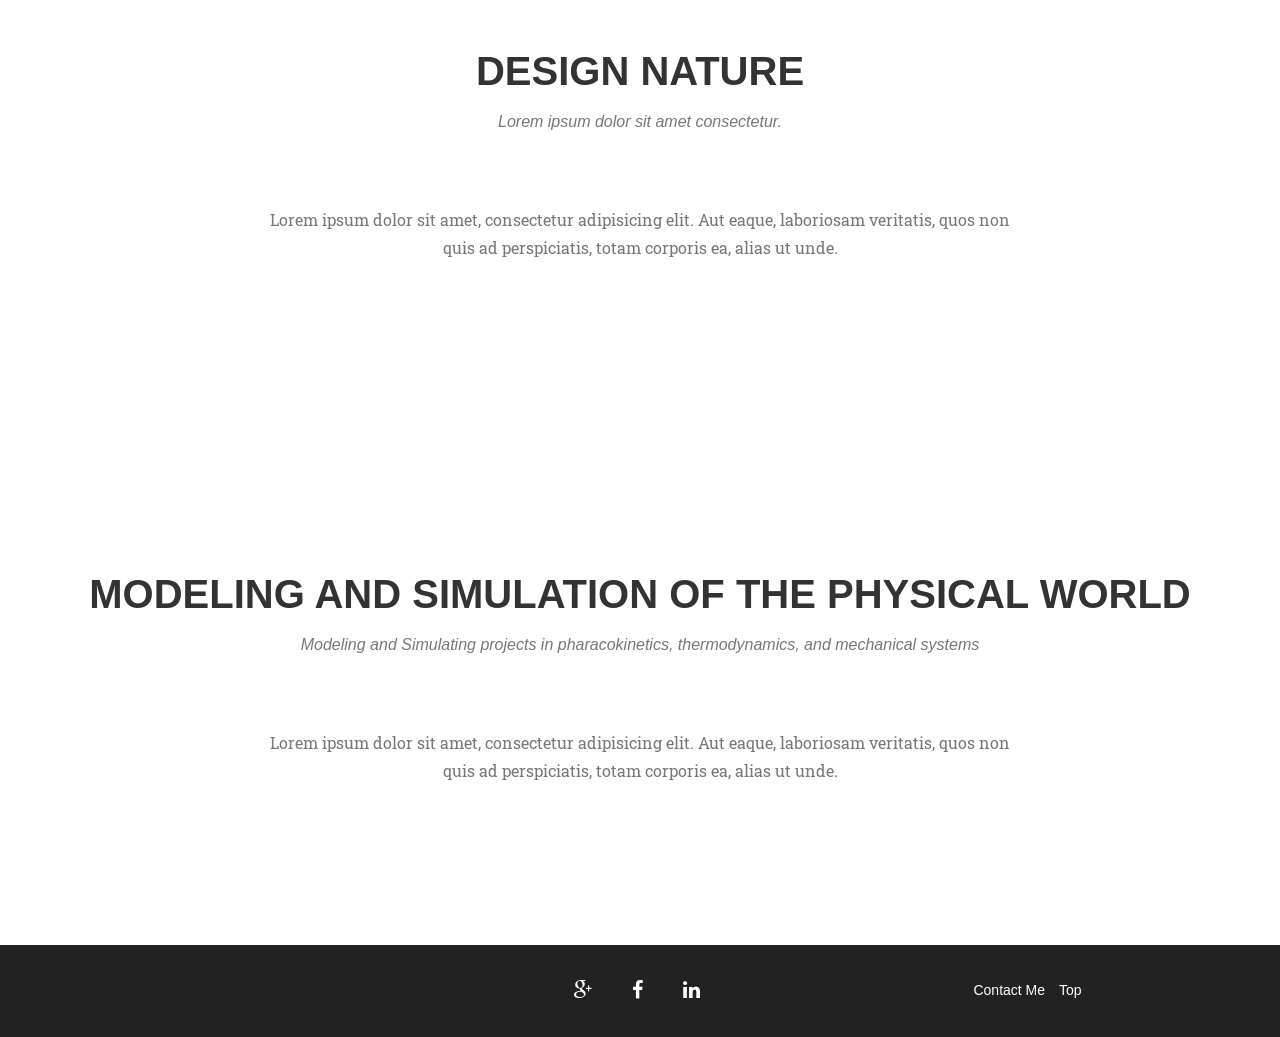
==== commit 7d7a367f: "Changing Name" ====
--- a/index.html
+++ b/index.html
@@ -71,7 +71,7 @@
             <div class="container">
                 <div class="intro-text">
                     <div class="intro-lead-in">Portfolio</div>
-                    <div class="intro-heading">Forrest G. Tran</div>
+                    <div class="intro-heading">Mechanical Systems</div>
                     <div class="arrow-down">
                         <a href="#portfolio" class="page-scroll"><i class="fa fa-chevron-down fa-3x"></i></a>
                     </div>
--- a/css/agency.css
+++ b/css/agency.css
@@ -0,0 +1,958 @@
+/*!
+ * Start Bootstrap - Agency Bootstrap Theme (http://startbootstrap.com)
+ * Code licensed under the Apache License v2.0.
+ * For details, see http://www.apache.org/licenses/LICENSE-2.0.
+ */
+
+ /*Before Main Color Was #fed136 dark and #fec503 light were changed to #47d147 dark and #5bd65b light and the border #f6bf01 was changed to #47d147 dark*/
+
+body {
+    overflow-x: hidden;
+    font-family: "Roboto Slab","Helvetica Neue",Helvetica,Arial,sans-serif;
+}
+
+.text-muted {
+    color: #777;
+}
+
+.text-primary {
+    color: #47d147;
+}
+
+p {
+    font-size: 14px;
+    line-height: 1.75;
+}
+
+p.large {
+    font-size: 16px;
+}
+
+a,
+a:hover,
+a:focus,
+a:active,
+a.active {
+    outline: 0;
+}
+
+a {
+    color: #47d147;
+}
+
+a:hover,
+/*a:focus,*/
+a:active,
+a.active {
+    color: #5bd65b;
+}
+
+h1,
+h2,
+h3,
+h4,
+h5,
+h6 {
+    text-transform: uppercase;
+    font-family: Montserrat,"Helvetica Neue",Helvetica,Arial,sans-serif;
+    font-weight: 700;
+}
+
+.img-centered {
+    margin: 0 auto;
+}
+
+.bg-light-gray {
+    background-color: #f7f7f7;
+}
+
+.bg-darkest-gray {
+    background-color: #222;
+}
+
+.btn-primary {
+    border-color: #47d147;
+    text-transform: uppercase;
+    font-family: Montserrat,"Helvetica Neue",Helvetica,Arial,sans-serif;
+    font-weight: 700;
+    color: #fff;
+    background-color: #47d147;
+}
+
+.btn-primary:hover,
+.btn-primary:focus,
+.btn-primary:active,
+.btn-primary.active,
+.open .dropdown-toggle.btn-primary {
+    border-color: #47d147;
+    color: #fff;
+    background-color: #5bd65b;
+}
+
+.btn-primary:active,
+.btn-primary.active,
+.open .dropdown-toggle.btn-primary {
+    background-image: none;
+}
+
+.btn-primary.disabled,
+.btn-primary[disabled],
+fieldset[disabled] .btn-primary,
+.btn-primary.disabled:hover,
+.btn-primary[disabled]:hover,
+fieldset[disabled] .btn-primary:hover,
+.btn-primary.disabled:focus,
+.btn-primary[disabled]:focus,
+fieldset[disabled] .btn-primary:focus,
+.btn-primary.disabled:active,
+.btn-primary[disabled]:active,
+fieldset[disabled] .btn-primary:active,
+.btn-primary.disabled.active,
+.btn-primary[disabled].active,
+fieldset[disabled] .btn-primary.active {
+    border-color: #47d147;
+    background-color: #47d147;
+}
+
+.btn-primary .badge {
+    color: #47d147;
+    background-color: #fff;
+}
+
+.btn-xl {
+    padding: 20px 40px;
+    border-color: #47d147;
+    border-radius: 3px;
+    text-transform: uppercase;
+    font-family: Montserrat,"Helvetica Neue",Helvetica,Arial,sans-serif;
+    font-size: 18px;
+    font-weight: 700;
+    color: #fff;
+    background-color: #47d147;
+}
+
+.btn-xl:hover,
+.btn-xl:focus,
+.btn-xl:active,
+.btn-xl.active,
+.open .dropdown-toggle.btn-xl {
+    border-color: #47d147;
+    color: #fff;
+    background-color: #5bd65b;
+}
+
+.btn-xl:active,
+.btn-xl.active,
+.open .dropdown-toggle.btn-xl {
+    background-image: none;
+}
+
+.btn-xl.disabled,
+.btn-xl[disabled],
+fieldset[disabled] .btn-xl,
+.btn-xl.disabled:hover,
+.btn-xl[disabled]:hover,
+fieldset[disabled] .btn-xl:hover,
+.btn-xl.disabled:focus,
+.btn-xl[disabled]:focus,
+fieldset[disabled] .btn-xl:focus,
+.btn-xl.disabled:active,
+.btn-xl[disabled]:active,
+fieldset[disabled] .btn-xl:active,
+.btn-xl.disabled.active,
+.btn-xl[disabled].active,
+fieldset[disabled] .btn-xl.active {
+    border-color: #47d147;
+    background-color: #47d147;
+}
+
+.btn-xl .badge {
+    color: #47d147;
+    background-color: #fff;
+}
+
+.navbar-default {
+    border-color: transparent;
+    background-color: #222;
+}
+
+.navbar-default .navbar-brand {
+    font-family: "Kaushan Script","Helvetica Neue",Helvetica,Arial,cursive;
+    color: #FFFFFF;
+}
+
+.navbar-default .navbar-brand:hover,
+.navbar-default .navbar-brand:focus,
+.navbar-default .navbar-brand:active,
+.navbar-default .navbar-brand.active {
+    color: #5bd65b;
+}
+
+.navbar-default .navbar-collapse {
+    border-color: rgba(255,255,255,.02);
+}
+
+.navbar-default .navbar-toggle {
+    border-color: #47d147;
+    background-color: #47d147;
+}
+
+.navbar-default .navbar-toggle .icon-bar {
+    background-color: #fff;
+}
+
+.navbar-default .navbar-toggle:hover,
+.navbar-default .navbar-toggle:focus {
+    background-color: #47d147;
+}
+
+.navbar-default .nav li a {
+    text-transform: uppercase;
+    font-family: Montserrat,"Helvetica Neue",Helvetica,Arial,sans-serif;
+    font-weight: 400;
+    letter-spacing: 1px;
+    color: #fff;
+}
+
+.navbar-default .nav li a:hover,
+.navbar-default .nav li a:focus {
+    outline: 0;
+    color: #47d147;
+}
+
+.navbar-default .navbar-nav>.active>a {
+    border-radius: 0;
+    color: #fff;
+    background-color: #47d147;
+}
+
+.navbar-default .navbar-nav>.active>a:hover,
+.navbar-default .navbar-nav>.active>a:focus {
+    color: #fff;
+    background-color: #5bd65b;
+}
+
+@media(min-width:768px) {
+    .navbar-default {
+        padding: 25px 0;
+        border: 0;
+        background-color: transparent;
+        -webkit-transition: padding .3s;
+        -moz-transition: padding .3s;
+        transition: padding .3s;
+    }
+
+    .navbar-default .navbar-brand {
+        font-size: 2em;
+        -webkit-transition: all .3s;
+        -moz-transition: all .3s;
+        transition: all .3s;
+    }
+
+    .navbar-default .navbar-nav>.active>a {
+        border-radius: 3px;
+    }
+
+    .navbar-default.navbar-shrink {
+        padding: 10px 0;
+        background-color: #222;
+    }
+
+    .navbar-default.navbar-shrink .navbar-brand {
+        font-size: 1.5em;
+    }
+}
+
+header {
+    text-align: center;
+    color: #fff;
+    background-attachment: scroll;
+    background-image: url(../img/engineering-blueprint-dark.jpg);
+    background-position: center center;
+    background-repeat: none;
+    -webkit-background-size: cover;
+    -moz-background-size: cover;
+    background-size: cover;
+    -o-background-size: cover;
+}
+.forest-head {
+    background-image: url(../img/forest-lake-auto.jpg);
+}
+
+
+header .intro-text {
+    padding-top: 100px;
+    padding-bottom: 50px;
+}
+
+header .intro-text .intro-lead-in {
+    margin-bottom: 25px;
+    font-family: "Droid Serif","Helvetica Neue",Helvetica,Arial,sans-serif;
+    font-size: 22px;
+    font-style: italic;
+    line-height: 22px;
+}
+
+header .intro-text .intro-heading {
+    margin-bottom: 25px;
+    text-transform: uppercase;
+    font-family: Montserrat,"Helvetica Neue",Helvetica,Arial,sans-serif;
+    font-size: 50px;
+    font-weight: 700;
+    line-height: 50px;
+}
+
+@media(min-width:768px) {
+    header .intro-text {
+        padding-top: 300px;
+        padding-bottom: 200px;
+    }
+
+    header .intro-text .intro-lead-in {
+        margin-bottom: 25px;
+        font-family: "Droid Serif","Helvetica Neue",Helvetica,Arial,sans-serif;
+        font-size: 40px;
+        font-style: italic;
+        line-height: 40px;
+    }
+
+    header .intro-text .intro-heading {
+        margin-bottom: 50px;
+        text-transform: uppercase;
+        font-family: Montserrat,"Helvetica Neue",Helvetica,Arial,sans-serif;
+        font-size: 75px;
+        font-weight: 700;
+        line-height: 75px;
+    }
+}
+
+section {
+    padding: 100px 0;
+}
+
+section h2.section-heading {
+    margin-top: 0;
+    margin-bottom: 15px;
+    font-size: 40px;
+}
+
+section h3.section-subheading {
+    margin-bottom: 75px;
+    text-transform: none;
+    font-family: "Droid Serif","Helvetica Neue",Helvetica,Arial,sans-serif;
+    font-size: 16px;
+    font-style: italic;
+    font-weight: 400;
+}
+
+@media(min-width:768px) {
+    section {
+        padding: 150px 0;
+    }
+}
+
+.service-heading {
+    margin: 15px 0;
+    text-transform: none;
+}
+
+#portfolio .portfolio-item {
+    right: 0;
+    margin: 0 0 15px;
+}
+
+#portfolio .portfolio-item .portfolio-link {
+    display: block;
+    position: relative;
+    margin: 0 auto;
+    max-width: 400px;
+}
+
+#portfolio .portfolio-item .portfolio-link .portfolio-hover {
+    position: absolute;
+    width: 100%;
+    height: 100%;
+    opacity: 0;
+    background: rgba(51, 204, 51, .7);
+    /*background: rgba(254,209,54,.9);*/
+    -webkit-transition: all ease .5s;
+    -moz-transition: all ease .5s;
+    transition: all ease .5s;
+}
+
+#portfolio .portfolio-item .portfolio-link .portfolio-hover:hover {
+    opacity: 1;
+}
+
+#portfolio .portfolio-item .portfolio-link .portfolio-hover .portfolio-hover-content {
+    position: absolute;
+    top: 50%;
+    width: 100%;
+    height: 20px;
+    margin-top: -12px;
+    text-align: center;
+    font-size: 20px;
+    color: #fff;
+}
+
+#portfolio .portfolio-item .portfolio-link .portfolio-hover .portfolio-hover-content i {
+    margin-top: -12px;
+}
+
+#portfolio .portfolio-item .portfolio-link .portfolio-hover .portfolio-hover-content h3,
+#portfolio .portfolio-item .portfolio-link .portfolio-hover .portfolio-hover-content h4 {
+    margin: 0;
+}
+
+#portfolio .portfolio-item .portfolio-caption {
+    margin: 0 auto;
+    padding: 25px;
+    max-width: 400px;
+    text-align: center;
+    background-color: #fff;
+}
+
+#portfolio .portfolio-item .portfolio-caption h4 {
+    margin: 0;
+    text-transform: none;
+}
+
+#portfolio .portfolio-item .portfolio-caption p {
+    margin: 0;
+    font-family: "Droid Serif","Helvetica Neue",Helvetica,Arial,sans-serif;
+    font-size: 16px;
+    font-style: italic;
+}
+
+#portfolio * {
+    z-index: 2;
+}
+
+@media(min-width:767px) {
+    #portfolio .portfolio-item {
+        margin: 0 0 30px;
+    }
+}
+
+/*ISIM Portfolio*/
+
+
+#ISIM .portfolio-item {
+    right: 0;
+    margin: 0 0 15px;
+}
+
+#ISIM .portfolio-item .portfolio-link {
+    display: block;
+    position: relative;
+    margin: 0 auto;
+    max-width: 400px;
+}
+
+#ISIM .portfolio-item .portfolio-link .portfolio-hover {
+    position: absolute;
+    width: 100%;
+    height: 100%;
+    opacity: 0;
+    background: rgba(51, 204, 51, .7);
+    /*background: rgba(254,209,54,.9);*/
+    -webkit-transition: all ease .5s;
+    -moz-transition: all ease .5s;
+    transition: all ease .5s;
+}
+
+#ISIM .portfolio-item .portfolio-link .portfolio-hover:hover {
+    opacity: 1;
+}
+
+#ISIM .portfolio-item .portfolio-link .portfolio-hover .portfolio-hover-content {
+    position: absolute;
+    top: 50%;
+    width: 100%;
+    height: 20px;
+    margin-top: -12px;
+    text-align: center;
+    font-size: 20px;
+    color: #fff;
+}
+
+#ISIM .portfolio-item .portfolio-link .portfolio-hover .portfolio-hover-content i {
+    margin-top: -12px;
+}
+
+#ISIM .portfolio-item .portfolio-link .portfolio-hover .portfolio-hover-content h3,
+#ISIM .portfolio-item .portfolio-link .portfolio-hover .portfolio-hover-content h4 {
+    margin: 0;
+}
+
+#ISIM .portfolio-item .portfolio-caption {
+    margin: 0 auto;
+    padding: 25px;
+    max-width: 400px;
+    text-align: center;
+    background-color: #fff;
+}
+
+#ISIM .portfolio-item .portfolio-caption h4 {
+    margin: 0;
+    text-transform: none;
+}
+
+#ISIM .portfolio-item .portfolio-caption p {
+    margin: 0;
+    font-family: "Droid Serif","Helvetica Neue",Helvetica,Arial,sans-serif;
+    font-size: 16px;
+    font-style: italic;
+}
+
+#ISIM * {
+    z-index: 2;
+}
+
+@media(min-width:767px) {
+    #ISIM .portfolio-item {
+        margin: 0 0 30px;
+    }
+}
+
+/*End ISIM Portfolio*/
+
+
+.timeline {
+    position: relative;
+    padding: 0;
+    list-style: none;
+}
+
+.timeline:before {
+    content: "";
+    position: absolute;
+    top: 0;
+    bottom: 0;
+    left: 40px;
+    width: 2px;
+    margin-left: -1.5px;
+    background-color: #f1f1f1;
+}
+
+.timeline>li {
+    position: relative;
+    margin-bottom: 50px;
+    min-height: 50px;
+}
+
+.timeline>li:before,
+.timeline>li:after {
+    content: " ";
+    display: table;
+}
+
+.timeline>li:after {
+    clear: both;
+}
+
+.timeline>li .timeline-panel {
+    float: right;
+    position: relative;
+    width: 100%;
+    padding: 0 20px 0 100px;
+    text-align: left;
+}
+
+.timeline>li .timeline-panel:before {
+    right: auto;
+    left: -15px;
+    border-right-width: 15px;
+    border-left-width: 0;
+}
+
+.timeline>li .timeline-panel:after {
+    right: auto;
+    left: -14px;
+    border-right-width: 14px;
+    border-left-width: 0;
+}
+
+.timeline>li .timeline-image {
+    z-index: 100;
+    position: absolute;
+    left: 0;
+    width: 80px;
+    height: 80px;
+    margin-left: 0;
+    border: 7px solid #f1f1f1;
+    border-radius: 100%;
+    text-align: center;
+    color: #fff;
+    background-color: #47d147;
+}
+
+.timeline>li .timeline-image h4 {
+    margin-top: 12px;
+    font-size: 10px;
+    line-height: 14px;
+}
+
+.timeline>li.timeline-inverted>.timeline-panel {
+    float: right;
+    padding: 0 20px 0 100px;
+    text-align: left;
+}
+
+.timeline>li.timeline-inverted>.timeline-panel:before {
+    right: auto;
+    left: -15px;
+    border-right-width: 15px;
+    border-left-width: 0;
+}
+
+.timeline>li.timeline-inverted>.timeline-panel:after {
+    right: auto;
+    left: -14px;
+    border-right-width: 14px;
+    border-left-width: 0;
+}
+
+.timeline>li:last-child {
+    margin-bottom: 0;
+}
+
+.timeline .timeline-heading h4 {
+    margin-top: 0;
+    color: inherit;
+}
+
+.timeline .timeline-heading h4.subheading {
+    text-transform: none;
+}
+
+.timeline .timeline-body>p,
+.timeline .timeline-body>ul {
+    margin-bottom: 0;
+}
+
+@media(min-width:768px) {
+    .timeline:before {
+        left: 50%;
+    }
+
+    .timeline>li {
+        margin-bottom: 100px;
+        min-height: 100px;
+    }
+
+    .timeline>li .timeline-panel {
+        float: left;
+        width: 41%;
+        padding: 0 20px 20px 30px;
+        text-align: right;
+    }
+
+    .timeline>li .timeline-image {
+        left: 50%;
+        width: 100px;
+        height: 100px;
+        margin-left: -50px;
+    }
+
+    .timeline>li .timeline-image h4 {
+        margin-top: 16px;
+        font-size: 13px;
+        line-height: 18px;
+    }
+
+    .timeline>li.timeline-inverted>.timeline-panel {
+        float: right;
+        padding: 0 30px 20px 20px;
+        text-align: left;
+    }
+}
+
+@media(min-width:992px) {
+    .timeline>li {
+        min-height: 150px;
+    }
+
+    .timeline>li .timeline-panel {
+        padding: 0 20px 20px;
+    }
+
+    .timeline>li .timeline-image {
+        width: 150px;
+        height: 150px;
+        margin-left: -75px;
+    }
+
+    .timeline>li .timeline-image h4 {
+        margin-top: 30px;
+        font-size: 18px;
+        line-height: 26px;
+    }
+
+    .timeline>li.timeline-inverted>.timeline-panel {
+        padding: 0 20px 20px;
+    }
+}
+
+@media(min-width:1200px) {
+    .timeline>li {
+        min-height: 170px;
+    }
+
+    .timeline>li .timeline-panel {
+        padding: 0 20px 20px 100px;
+    }
+
+    .timeline>li .timeline-image {
+        width: 170px;
+        height: 170px;
+        margin-left: -85px;
+    }
+
+    .timeline>li .timeline-image h4 {
+        margin-top: 40px;
+    }
+
+    .timeline>li.timeline-inverted>.timeline-panel {
+        padding: 0 100px 20px 20px;
+    }
+}
+
+.team-member {
+    margin-bottom: 50px;
+    text-align: center;
+}
+
+.team-member img {
+    margin: 0 auto;
+    border: 7px solid #fff;
+}
+
+.team-member h4 {
+    margin-top: 25px;
+    margin-bottom: 0;
+    text-transform: none;
+}
+
+.team-member p {
+    margin-top: 0;
+}
+
+aside.clients img {
+    margin: 50px auto;
+}
+
+section#contact {
+    background-color: #222;
+    background-image: url(../img/map-image.png);
+    background-position: center;
+    background-repeat: no-repeat;
+}
+
+section#contact .section-heading {
+    color: #fff;
+}
+
+section#contact .form-group {
+    margin-bottom: 25px;
+}
+
+section#contact .form-group input,
+section#contact .form-group textarea {
+    padding: 20px;
+}
+
+section#contact .form-group input.form-control {
+    height: auto;
+}
+
+section#contact .form-group textarea.form-control {
+    height: 236px;
+}
+
+section#contact .form-control:focus {
+    border-color: #47d147;
+    box-shadow: none;
+}
+
+section#contact::-webkit-input-placeholder {
+    text-transform: uppercase;
+    font-family: Montserrat,"Helvetica Neue",Helvetica,Arial,sans-serif;
+    font-weight: 700;
+    color: #bbb;
+}
+
+section#contact:-moz-placeholder {
+    text-transform: uppercase;
+    font-family: Montserrat,"Helvetica Neue",Helvetica,Arial,sans-serif;
+    font-weight: 700;
+    color: #bbb;
+}
+
+section#contact::-moz-placeholder {
+    text-transform: uppercase;
+    font-family: Montserrat,"Helvetica Neue",Helvetica,Arial,sans-serif;
+    font-weight: 700;
+    color: #bbb;
+}
+
+section#contact:-ms-input-placeholder {
+    text-transform: uppercase;
+    font-family: Montserrat,"Helvetica Neue",Helvetica,Arial,sans-serif;
+    font-weight: 700;
+    color: #bbb;
+}
+
+section#contact .text-danger {
+    color: #e74c3c;
+}
+
+footer {
+    padding: 25px 0;
+    text-align: center;
+}
+
+footer span.copyright {
+    text-transform: uppercase;
+    text-transform: none;
+    font-family: Montserrat,"Helvetica Neue",Helvetica,Arial,sans-serif;
+    line-height: 40px;
+}
+
+footer ul.quicklinks {
+    margin-bottom: 0;
+    /*text-transform: uppercase;*/
+    text-transform: none;
+    font-family: Montserrat,"Helvetica Neue",Helvetica,Arial,sans-serif;
+    line-height: 40px;
+}
+
+ul.social-buttons {
+    margin-bottom: 0;
+}
+
+ul.social-buttons li a {
+    display: block;
+    width: 40px;
+    height: 40px;
+    border-radius: 100%;
+    font-size: 20px;
+    line-height: 40px;
+    outline: 0;
+    color: #fff;
+    background-color: #222;
+    -webkit-transition: all .3s;
+    -moz-transition: all .3s;
+    transition: all .3s;
+}
+
+ul.social-buttons li a:hover,
+ul.social-buttons li a:focus,
+ul.social-buttons li a:active {
+    background-color: #47d147;
+}
+
+.btn:focus,
+.btn:active,
+.btn.active,
+.btn:active:focus {
+    outline: 0;
+}
+
+.portfolio-modal .modal-content {
+    padding: 100px 0;
+    min-height: 100%;
+    border: 0;
+    border-radius: 0;
+    text-align: center;
+    background-clip: border-box;
+    -webkit-box-shadow: none;
+    box-shadow: none;
+}
+
+.portfolio-modal .modal-content h2 {
+    margin-bottom: 15px;
+    font-size: 3em;
+}
+
+.portfolio-modal .modal-content p {
+    margin-bottom: 30px;
+}
+
+.portfolio-modal .modal-content p.item-intro {
+    margin: 20px 0 30px;
+    font-family: "Droid Serif","Helvetica Neue",Helvetica,Arial,sans-serif;
+    font-size: 16px;
+    font-style: italic;
+}
+
+.portfolio-modal .modal-content ul.list-inline {
+    margin-top: 0;
+    margin-bottom: 30px;
+}
+
+.portfolio-modal .modal-content img {
+    margin-bottom: 30px;
+}
+
+.portfolio-modal .close-modal {
+    position: absolute;
+    top: 25px;
+    right: 25px;
+    width: 75px;
+    height: 75px;
+    background-color: transparent;
+    cursor: pointer;
+}
+
+.portfolio-modal .close-modal:hover {
+    opacity: .3;
+}
+
+.portfolio-modal .close-modal .lr {
+    z-index: 1051;
+    width: 1px;
+    height: 75px;
+    margin-left: 35px;
+    background-color: #222;
+    -webkit-transform: rotate(45deg);
+    -ms-transform: rotate(45deg);
+    transform: rotate(45deg);
+}
+
+.portfolio-modal .close-modal .lr .rl {
+    z-index: 1052;
+    width: 1px;
+    height: 75px;
+    background-color: #222;
+    -webkit-transform: rotate(90deg);
+    -ms-transform: rotate(90deg);
+    transform: rotate(90deg);
+}
+
+.portfolio-modal .modal-backdrop {
+    display: none;
+    opacity: 0;
+}
+
+::-moz-selection {
+    text-shadow: none;
+    background: #47d147;
+}
+
+::selection {
+    text-shadow: none;
+    background: #47d147;
+}
+
+img::selection {
+    background: 0 0;
+}
+
+img::-moz-selection {
+    background: 0 0;
+}
+
+body {
+    webkit-tap-highlight-color: #47d147;
+}
--- a/css/custom.css
+++ b/css/custom.css
@@ -0,0 +1,39 @@
+/*Custom CSS for Personal Website*/
+
+.contact-text {
+	color: #d8d8d8;
+}
+
+.pp {
+	font-size: 1.13em;
+}
+
+.arrow-down a {
+	color: #FFFFFF;
+}
+
+.arrow-down 
+a:hover,
+/*a:focus,*/
+a:active,
+a.active {
+	color: #5bd65b;
+	-webkit-transition: all .3s;
+	-moz-transition: all .3s;
+	transition: all .3s;
+}
+
+.quicklinks a {
+	color: #FFFFFF;
+}
+
+.quicklinks 
+a:hover,
+a:focus,
+a:active,
+a.active {
+	color: #5bd65b;
+	-webkit-transition: all .3s;
+	-moz-transition: all .3s;
+	transition: all .3s;
+}
